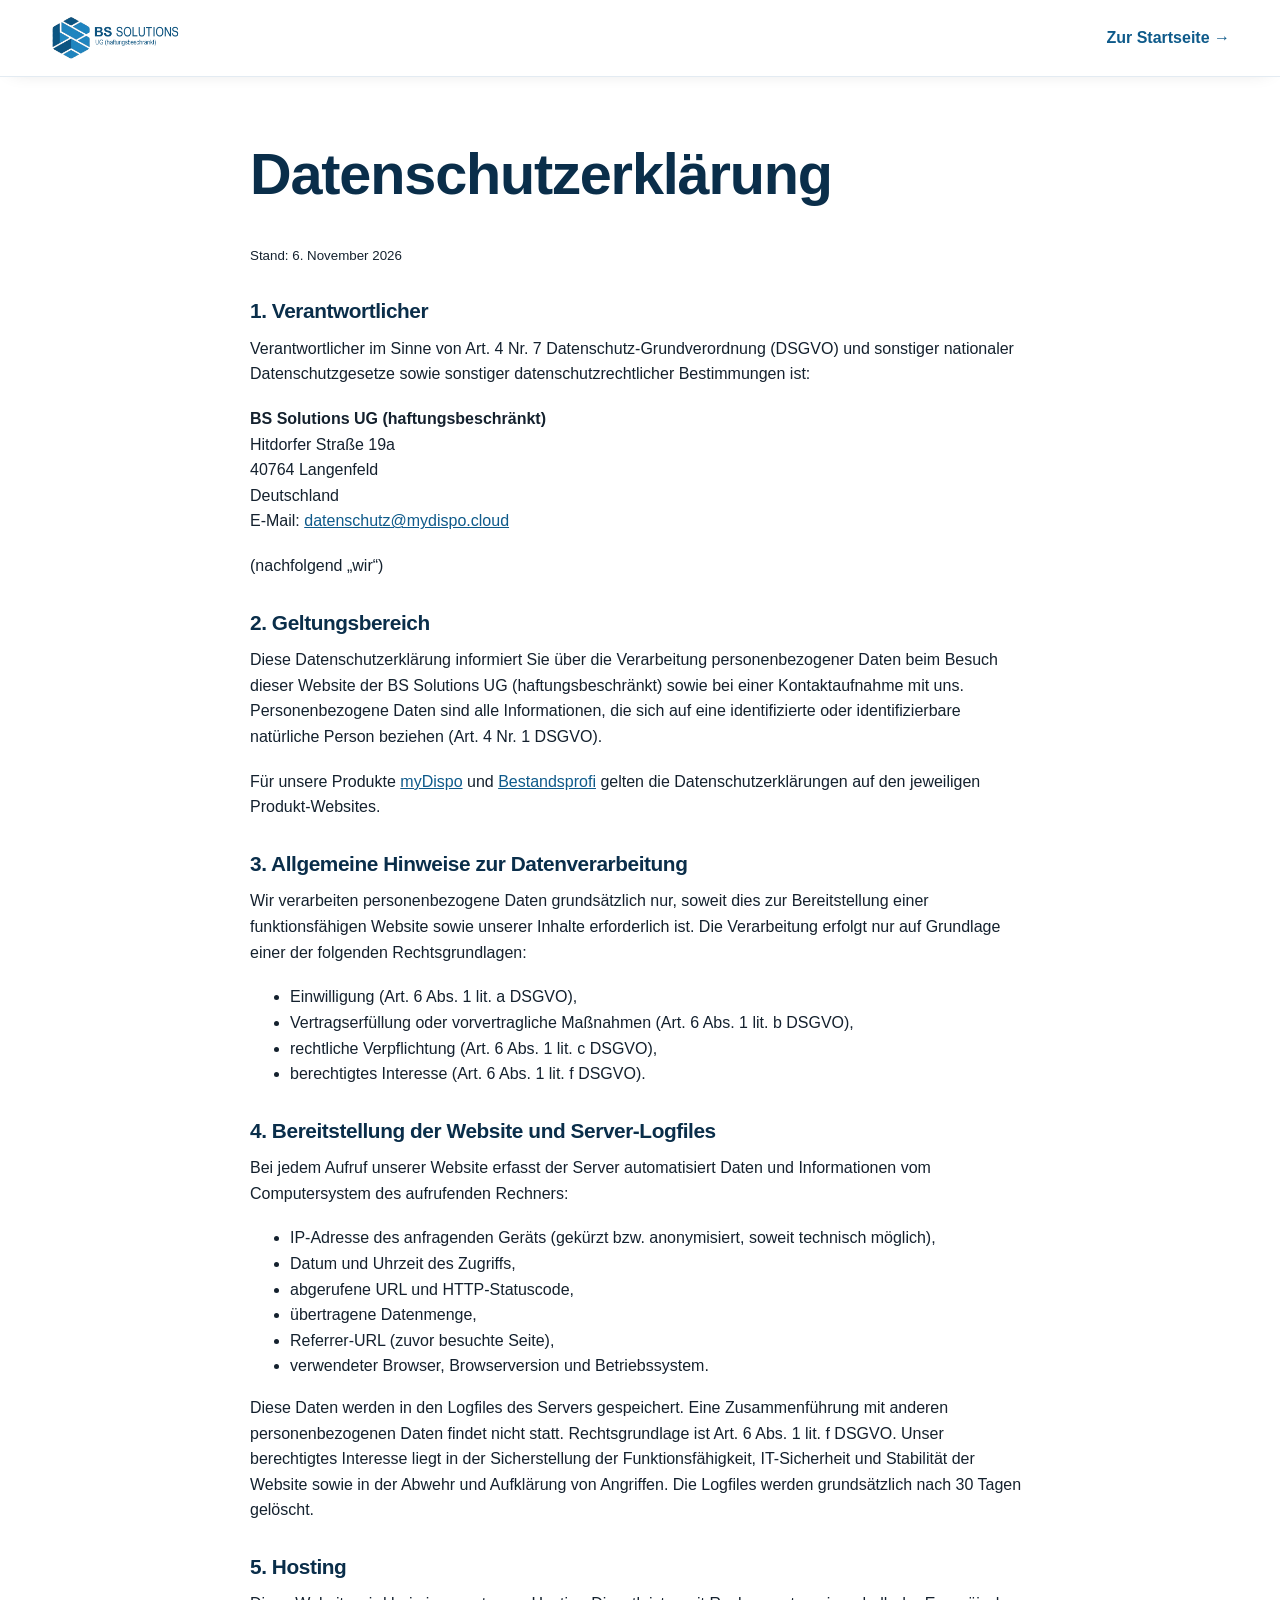
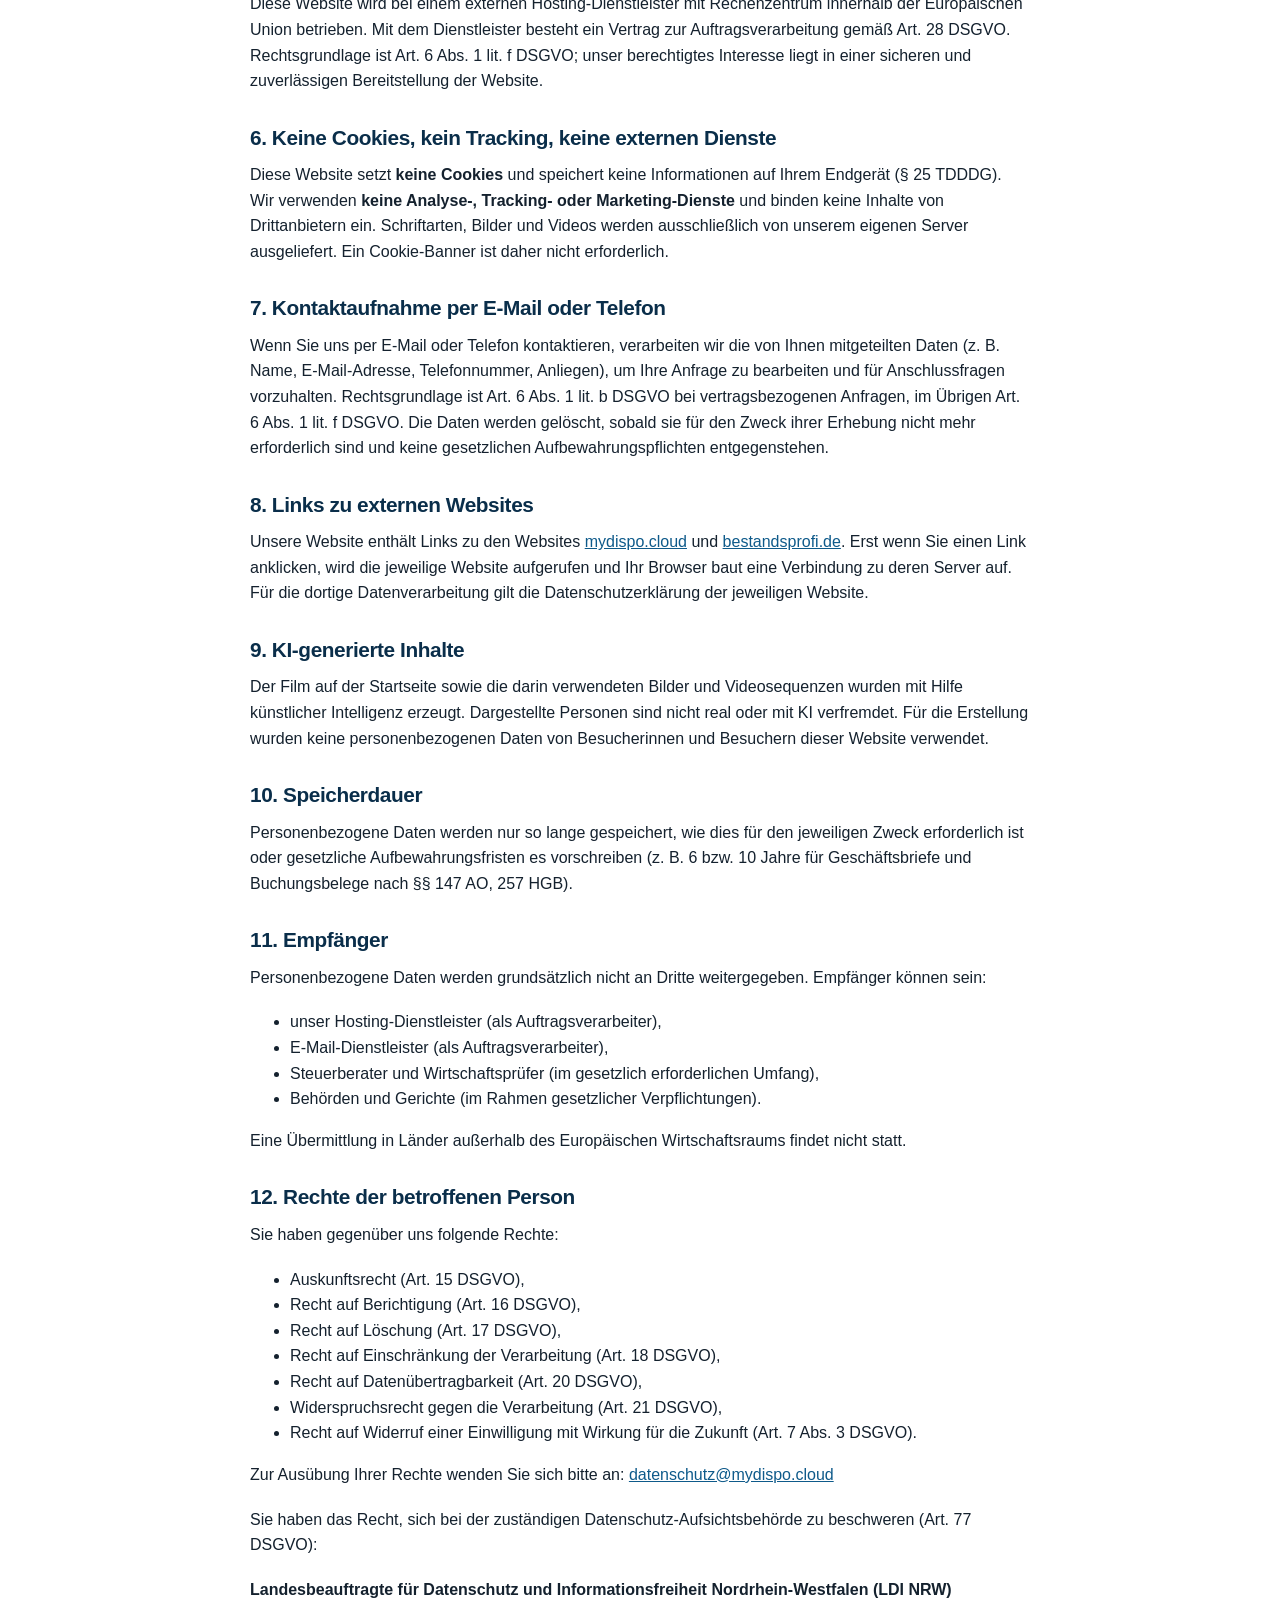
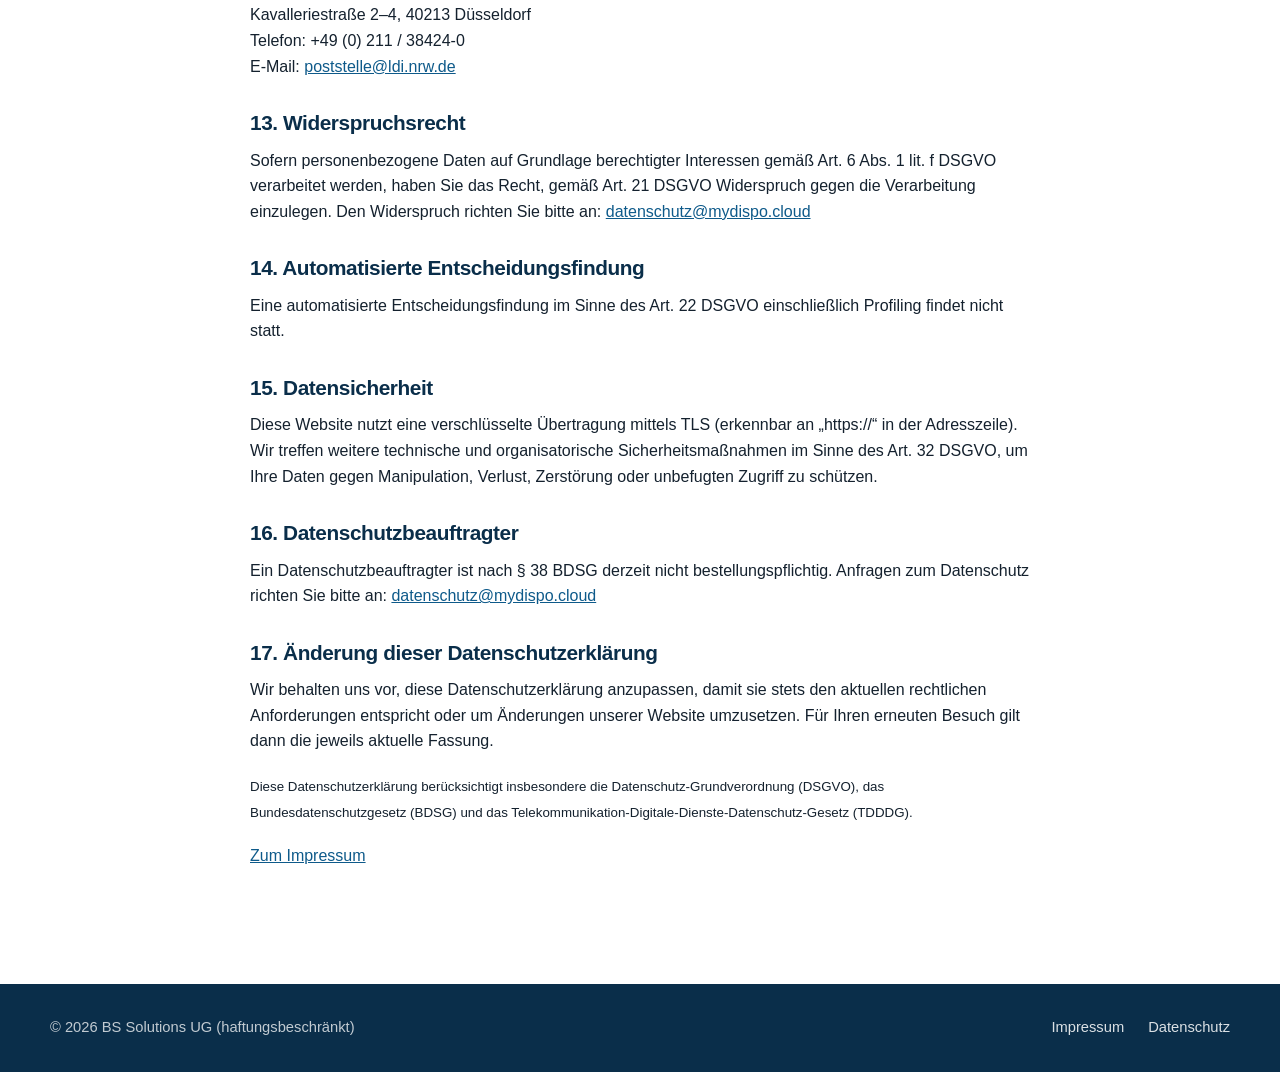
==== datenschutz.html @ 2e7d27ce "Landingpage BS Solutions: Intro-Film, Logo-Navigation, Impressum & Datenschutz - Endlos laufender In" ====
<!DOCTYPE html>
<html lang="de">
<head>
  <meta charset="utf-8">
  <meta name="viewport" content="width=device-width, initial-scale=1">
  <title>Datenschutzerklärung – BS Solutions UG (haftungsbeschränkt)</title>
  <meta name="description" content="Datenschutzerklärung der Website der BS Solutions UG (haftungsbeschränkt), Langenfeld.">
  <link rel="icon" type="image/png" href="Public/web/favicon-64.png">
  <link rel="stylesheet" href="styles.css">
</head>
<body>
  <header class="site-header scrolled">
    <div class="container header-inner">
      <a href="index.html" class="brand"><img src="Public/web/logo-bss.png" alt="BS Solutions UG (haftungsbeschränkt)" width="500" height="180"></a>
      <a href="index.html" class="link-arrow">Zur Startseite</a>
    </div>
  </header>

  <main class="legal">
    <div class="container">
      <h1>Datenschutzerklärung</h1>
      <p><small>Stand: 6. November 2026</small></p>

      <h2>1. Verantwortlicher</h2>
      <p>
        Verantwortlicher im Sinne von Art. 4 Nr. 7 Datenschutz-Grundverordnung (DSGVO) und sonstiger
        nationaler Datenschutzgesetze sowie sonstiger datenschutzrechtlicher Bestimmungen ist:
      </p>
      <p>
        <strong>BS Solutions UG (haftungsbeschränkt)</strong><br>
        Hitdorfer Straße 19a<br>
        40764 Langenfeld<br>
        Deutschland<br>
        E-Mail: <a href="mailto:datenschutz@mydispo.cloud">datenschutz@mydispo.cloud</a>
      </p>
      <p>(nachfolgend „wir“)</p>

      <h2>2. Geltungsbereich</h2>
      <p>
        Diese Datenschutzerklärung informiert Sie über die Verarbeitung personenbezogener Daten beim Besuch
        dieser Website der BS Solutions UG (haftungsbeschränkt) sowie bei einer Kontaktaufnahme mit uns.
        Personenbezogene Daten sind alle Informationen, die sich auf eine identifizierte oder identifizierbare
        natürliche Person beziehen (Art. 4 Nr. 1 DSGVO).
      </p>
      <p>
        Für unsere Produkte <a href="https://mydispo.cloud" target="_blank" rel="noopener">myDispo</a> und
        <a href="https://bestandsprofi.de" target="_blank" rel="noopener">Bestandsprofi</a> gelten die
        Datenschutzerklärungen auf den jeweiligen Produkt-Websites.
      </p>

      <h2>3. Allgemeine Hinweise zur Datenverarbeitung</h2>
      <p>
        Wir verarbeiten personenbezogene Daten grundsätzlich nur, soweit dies zur Bereitstellung einer
        funktionsfähigen Website sowie unserer Inhalte erforderlich ist. Die Verarbeitung erfolgt nur auf
        Grundlage einer der folgenden Rechtsgrundlagen:
      </p>
      <ul>
        <li>Einwilligung (Art. 6 Abs. 1 lit. a DSGVO),</li>
        <li>Vertragserfüllung oder vorvertragliche Maßnahmen (Art. 6 Abs. 1 lit. b DSGVO),</li>
        <li>rechtliche Verpflichtung (Art. 6 Abs. 1 lit. c DSGVO),</li>
        <li>berechtigtes Interesse (Art. 6 Abs. 1 lit. f DSGVO).</li>
      </ul>

      <h2>4. Bereitstellung der Website und Server-Logfiles</h2>
      <p>
        Bei jedem Aufruf unserer Website erfasst der Server automatisiert Daten und Informationen vom
        Computersystem des aufrufenden Rechners:
      </p>
      <ul>
        <li>IP-Adresse des anfragenden Geräts (gekürzt bzw. anonymisiert, soweit technisch möglich),</li>
        <li>Datum und Uhrzeit des Zugriffs,</li>
        <li>abgerufene URL und HTTP-Statuscode,</li>
        <li>übertragene Datenmenge,</li>
        <li>Referrer-URL (zuvor besuchte Seite),</li>
        <li>verwendeter Browser, Browserversion und Betriebssystem.</li>
      </ul>
      <p>
        Diese Daten werden in den Logfiles des Servers gespeichert. Eine Zusammenführung mit anderen
        personenbezogenen Daten findet nicht statt. Rechtsgrundlage ist Art. 6 Abs. 1 lit. f DSGVO. Unser
        berechtigtes Interesse liegt in der Sicherstellung der Funktionsfähigkeit, IT-Sicherheit und Stabilität
        der Website sowie in der Abwehr und Aufklärung von Angriffen. Die Logfiles werden grundsätzlich nach
        30 Tagen gelöscht.
      </p>

      <h2>5. Hosting</h2>
      <p>
        Diese Website wird bei einem externen Hosting-Dienstleister mit Rechenzentrum innerhalb der
        Europäischen Union betrieben. Mit dem Dienstleister besteht ein Vertrag zur Auftragsverarbeitung gemäß
        Art. 28 DSGVO. Rechtsgrundlage ist Art. 6 Abs. 1 lit. f DSGVO; unser berechtigtes Interesse liegt in
        einer sicheren und zuverlässigen Bereitstellung der Website.
      </p>

      <h2>6. Keine Cookies, kein Tracking, keine externen Dienste</h2>
      <p>
        Diese Website setzt <strong>keine Cookies</strong> und speichert keine Informationen auf Ihrem
        Endgerät (§ 25 TDDDG). Wir verwenden <strong>keine Analyse-, Tracking- oder Marketing-Dienste</strong>
        und binden keine Inhalte von Drittanbietern ein. Schriftarten, Bilder und Videos werden ausschließlich
        von unserem eigenen Server ausgeliefert. Ein Cookie-Banner ist daher nicht erforderlich.
      </p>

      <h2>7. Kontaktaufnahme per E-Mail oder Telefon</h2>
      <p>
        Wenn Sie uns per E-Mail oder Telefon kontaktieren, verarbeiten wir die von Ihnen mitgeteilten Daten
        (z.&nbsp;B. Name, E-Mail-Adresse, Telefonnummer, Anliegen), um Ihre Anfrage zu bearbeiten und für
        Anschlussfragen vorzuhalten. Rechtsgrundlage ist Art. 6 Abs. 1 lit. b DSGVO bei vertragsbezogenen
        Anfragen, im Übrigen Art. 6 Abs. 1 lit. f DSGVO. Die Daten werden gelöscht, sobald sie für den Zweck
        ihrer Erhebung nicht mehr erforderlich sind und keine gesetzlichen Aufbewahrungspflichten entgegenstehen.
      </p>

      <h2>8. Links zu externen Websites</h2>
      <p>
        Unsere Website enthält Links zu den Websites <a href="https://mydispo.cloud" target="_blank" rel="noopener">mydispo.cloud</a>
        und <a href="https://bestandsprofi.de" target="_blank" rel="noopener">bestandsprofi.de</a>. Erst wenn
        Sie einen Link anklicken, wird die jeweilige Website aufgerufen und Ihr Browser baut eine Verbindung
        zu deren Server auf. Für die dortige Datenverarbeitung gilt die Datenschutzerklärung der jeweiligen
        Website.
      </p>

      <h2>9. KI-generierte Inhalte</h2>
      <p>
        Der Film auf der Startseite sowie die darin verwendeten Bilder und Videosequenzen wurden mit Hilfe
        künstlicher Intelligenz erzeugt. Dargestellte Personen sind nicht real oder mit KI verfremdet. Für die
        Erstellung wurden keine personenbezogenen Daten von Besucherinnen und Besuchern dieser Website verwendet.
      </p>

      <h2>10. Speicherdauer</h2>
      <p>
        Personenbezogene Daten werden nur so lange gespeichert, wie dies für den jeweiligen Zweck erforderlich
        ist oder gesetzliche Aufbewahrungsfristen es vorschreiben (z.&nbsp;B. 6 bzw. 10 Jahre für Geschäftsbriefe
        und Buchungsbelege nach §§ 147 AO, 257 HGB).
      </p>

      <h2>11. Empfänger</h2>
      <p>
        Personenbezogene Daten werden grundsätzlich nicht an Dritte weitergegeben. Empfänger können sein:
      </p>
      <ul>
        <li>unser Hosting-Dienstleister (als Auftragsverarbeiter),</li>
        <li>E-Mail-Dienstleister (als Auftragsverarbeiter),</li>
        <li>Steuerberater und Wirtschaftsprüfer (im gesetzlich erforderlichen Umfang),</li>
        <li>Behörden und Gerichte (im Rahmen gesetzlicher Verpflichtungen).</li>
      </ul>
      <p>Eine Übermittlung in Länder außerhalb des Europäischen Wirtschaftsraums findet nicht statt.</p>

      <h2>12. Rechte der betroffenen Person</h2>
      <p>Sie haben gegenüber uns folgende Rechte:</p>
      <ul>
        <li>Auskunftsrecht (Art. 15 DSGVO),</li>
        <li>Recht auf Berichtigung (Art. 16 DSGVO),</li>
        <li>Recht auf Löschung (Art. 17 DSGVO),</li>
        <li>Recht auf Einschränkung der Verarbeitung (Art. 18 DSGVO),</li>
        <li>Recht auf Datenübertragbarkeit (Art. 20 DSGVO),</li>
        <li>Widerspruchsrecht gegen die Verarbeitung (Art. 21 DSGVO),</li>
        <li>Recht auf Widerruf einer Einwilligung mit Wirkung für die Zukunft (Art. 7 Abs. 3 DSGVO).</li>
      </ul>
      <p>
        Zur Ausübung Ihrer Rechte wenden Sie sich bitte an:
        <a href="mailto:datenschutz@mydispo.cloud">datenschutz@mydispo.cloud</a>
      </p>
      <p>Sie haben das Recht, sich bei der zuständigen Datenschutz-Aufsichtsbehörde zu beschweren (Art. 77 DSGVO):</p>
      <p>
        <strong>Landesbeauftragte für Datenschutz und Informationsfreiheit Nordrhein-Westfalen (LDI NRW)</strong><br>
        Kavalleriestraße 2–4, 40213 Düsseldorf<br>
        Telefon: +49 (0) 211 / 38424-0<br>
        E-Mail: <a href="mailto:poststelle@ldi.nrw.de">poststelle@ldi.nrw.de</a>
      </p>

      <h2>13. Widerspruchsrecht</h2>
      <p>
        Sofern personenbezogene Daten auf Grundlage berechtigter Interessen gemäß Art. 6 Abs. 1 lit. f DSGVO
        verarbeitet werden, haben Sie das Recht, gemäß Art. 21 DSGVO Widerspruch gegen die Verarbeitung
        einzulegen. Den Widerspruch richten Sie bitte an:
        <a href="mailto:datenschutz@mydispo.cloud">datenschutz@mydispo.cloud</a>
      </p>

      <h2>14. Automatisierte Entscheidungsfindung</h2>
      <p>
        Eine automatisierte Entscheidungsfindung im Sinne des Art. 22 DSGVO einschließlich Profiling findet
        nicht statt.
      </p>

      <h2>15. Datensicherheit</h2>
      <p>
        Diese Website nutzt eine verschlüsselte Übertragung mittels TLS (erkennbar an „https://“ in der
        Adresszeile). Wir treffen weitere technische und organisatorische Sicherheitsmaßnahmen im Sinne des
        Art. 32 DSGVO, um Ihre Daten gegen Manipulation, Verlust, Zerstörung oder unbefugten Zugriff zu schützen.
      </p>

      <h2>16. Datenschutzbeauftragter</h2>
      <p>
        Ein Datenschutzbeauftragter ist nach § 38 BDSG derzeit nicht bestellungspflichtig. Anfragen zum
        Datenschutz richten Sie bitte an: <a href="mailto:datenschutz@mydispo.cloud">datenschutz@mydispo.cloud</a>
      </p>

      <h2>17. Änderung dieser Datenschutzerklärung</h2>
      <p>
        Wir behalten uns vor, diese Datenschutzerklärung anzupassen, damit sie stets den aktuellen rechtlichen
        Anforderungen entspricht oder um Änderungen unserer Website umzusetzen. Für Ihren erneuten Besuch gilt
        dann die jeweils aktuelle Fassung.
      </p>

      <p><small>
        Diese Datenschutzerklärung berücksichtigt insbesondere die Datenschutz-Grundverordnung (DSGVO), das
        Bundesdatenschutzgesetz (BDSG) und das Telekommunikation-Digitale-Dienste-Datenschutz-Gesetz (TDDDG).
      </small></p>

      <p><a href="impressum.html">Zum Impressum</a></p>
    </div>
  </main>

  <footer class="site-footer">
    <div class="container footer-inner">
      <p>© 2026 BS Solutions UG (haftungsbeschränkt)</p>
      <nav><a href="impressum.html">Impressum</a><a href="datenschutz.html">Datenschutz</a></nav>
    </div>
  </footer>
</body>
</html>
---- styles.css ----
/* BS Solutions – Landing Page */
:root {
  --blue-900: #0a2e4a;
  --blue-800: #0d4f7d;
  --blue-700: #0e5a8a;   /* Logo dunkel */
  --blue-500: #1a88cf;   /* Logo hell */
  --blue-100: #e6f2fb;
  --ink: #14212e;
  --muted: #5a6b7b;
  --bg: #ffffff;
  --bg-alt: #f4f8fc;
  --radius: 16px;
  --shadow: 0 20px 50px -20px rgba(10, 46, 74, .35);
  --font: -apple-system, BlinkMacSystemFont, "Segoe UI", Roboto, "Helvetica Neue", Arial, sans-serif;
}

*, *::before, *::after { box-sizing: border-box; }
html { scroll-behavior: smooth; scroll-padding-top: 84px; }
body { margin: 0; font-family: var(--font); color: var(--ink); background: var(--bg); line-height: 1.6; -webkit-font-smoothing: antialiased; }
img, video { max-width: 100%; height: auto; display: block; }
a { color: var(--blue-700); }
h1, h2, h3 { line-height: 1.15; margin: 0 0 .6em; letter-spacing: -.02em; }
h1 { font-size: clamp(2.2rem, 4.5vw, 3.6rem); font-weight: 800; color: var(--blue-900); }
h2 { font-size: clamp(1.7rem, 3vw, 2.5rem); font-weight: 750; color: var(--blue-900); }
h3 { font-size: 1.1rem; }
p { margin: 0 0 1.2em; }

.container { width: min(1180px, 100% - 3rem); margin-inline: auto; }
.narrow { max-width: 780px; text-align: center; }
.eyebrow { text-transform: uppercase; letter-spacing: .12em; font-size: .8rem; font-weight: 700; color: var(--blue-500); margin-bottom: .8em; }
.lead { font-size: 1.15rem; color: var(--muted); }
.accent { color: var(--blue-500); }

/* Buttons */
.btn { display: inline-block; padding: .85em 1.6em; border-radius: 999px; font-weight: 650; text-decoration: none; transition: transform .15s, box-shadow .15s, background .15s; border: 2px solid transparent; }
.btn:hover { transform: translateY(-2px); }
.btn-sm { padding: .55em 1.2em; }
.btn-primary { background: var(--blue-700); color: #fff; box-shadow: 0 8px 20px -8px rgba(14, 90, 138, .7); }
.btn-primary:hover { background: var(--blue-800); }
.btn-ghost { color: var(--blue-700); border-color: var(--blue-700); }
.btn-ghost:hover { background: var(--blue-100); }
.btn-light { background: #fff; color: var(--blue-800); }
.btn-outline-light { color: #fff; border-color: rgba(255,255,255,.7); }
.btn-outline-light:hover { background: rgba(255,255,255,.12); }
.link-arrow { font-weight: 650; text-decoration: none; }
.link-arrow::after { content: " →"; transition: margin .15s; }
.link-arrow:hover::after { margin-left: .3em; }

/* Header */
.site-header { position: sticky; top: 0; z-index: 50; background: rgba(255,255,255,.88); backdrop-filter: saturate(1.4) blur(12px); border-bottom: 1px solid transparent; transition: border-color .2s, box-shadow .2s; }
.site-header.scrolled { border-color: #e3ebf2; box-shadow: 0 4px 20px -12px rgba(0,0,0,.2); }
.header-inner { display: flex; align-items: center; justify-content: space-between; height: 76px; }
.brand img { height: 48px; width: auto; }
.main-nav { display: flex; align-items: center; gap: 1.8rem; }
.main-nav a:not(.btn) { color: var(--ink); text-decoration: none; font-weight: 550; }
.main-nav a:not(.btn):hover { color: var(--blue-500); }
.nav-toggle { display: none; background: none; border: 0; padding: 8px; cursor: pointer; }
.nav-toggle span { display: block; width: 24px; height: 2px; background: var(--ink); margin: 5px 0; transition: transform .2s, opacity .2s; }

/* Hero */
.hero { padding: clamp(3rem, 7vw, 6rem) 0; background: radial-gradient(1200px 600px at 85% 10%, var(--blue-100), transparent 60%); }
.hero-grid { display: grid; grid-template-columns: 1fr 1.15fr; gap: clamp(2rem, 5vw, 4rem); align-items: center; }
.hero-actions { display: flex; gap: 1rem; flex-wrap: wrap; margin-top: 1.5rem; }
.hero-media img { border-radius: var(--radius); box-shadow: var(--shadow); aspect-ratio: 3 / 2; object-fit: cover; }

/* Sections */
.section { padding: clamp(4rem, 9vw, 7rem) 0; }
.section-alt { background: var(--bg-alt); }
.section-head { text-align: center; max-width: 720px; margin: 0 auto 3rem; }

/* Cards */
.cards { display: grid; grid-template-columns: repeat(2, 1fr); gap: 2rem; }
.card { background: #fff; border: 1px solid #e3ebf2; border-radius: var(--radius); padding: 2.2rem; box-shadow: 0 10px 30px -20px rgba(10,46,74,.3); transition: transform .2s, box-shadow .2s; }
.card:hover { transform: translateY(-4px); box-shadow: var(--shadow); }
.card-logo { height: 64px; width: auto; margin-bottom: 1.4rem; }
.card p { color: var(--muted); }

/* Split */
.split { display: grid; grid-template-columns: 1fr 1.1fr; gap: clamp(2rem, 5vw, 4rem); align-items: center; }
.product-logo { height: 60px; width: auto; margin-bottom: 1.5rem; }
.checklist { list-style: none; padding: 0; margin: 0 0 2rem; }
.checklist li { padding-left: 2rem; position: relative; margin-bottom: .7rem; }
.checklist li::before { content: ""; position: absolute; left: 0; top: .3em; width: 1.2rem; height: 1.2rem; border-radius: 50%; background: var(--blue-500) url("data:image/svg+xml,%3Csvg xmlns='http://www.w3.org/2000/svg' viewBox='0 0 24 24' fill='none' stroke='white' stroke-width='3.5' stroke-linecap='round' stroke-linejoin='round'%3E%3Cpath d='M5 12l5 5L20 7'/%3E%3C/svg%3E") center / 70% no-repeat; }
.video-frame { border-radius: var(--radius); overflow: hidden; box-shadow: var(--shadow); background: #000; }
.video-frame video { width: 100%; aspect-ratio: 16 / 9; object-fit: cover; }

/* Bestandsprofi Video-Section */
.section-video { position: relative; overflow: hidden; color: #fff; }
.bg-video { position: absolute; inset: 0; width: 100%; height: 100%; object-fit: cover; }
.bg-overlay { position: absolute; inset: 0; background: linear-gradient(100deg, rgba(10,46,74,.94) 0%, rgba(10,46,74,.82) 45%, rgba(10,46,74,.45) 100%); }
.section-video-inner { position: relative; max-width: 1180px; }
.section-video h2 { color: #fff; max-width: 640px; }
.section-video p { color: rgba(255,255,255,.85); max-width: 600px; }
.product-logo-light { height: 72px; }
.feature-grid { display: grid; grid-template-columns: repeat(3, 1fr); gap: 1.2rem; margin: 2.5rem 0; max-width: 900px; }
.feature { background: rgba(255,255,255,.08); border: 1px solid rgba(255,255,255,.18); border-radius: 12px; padding: 1.4rem; backdrop-filter: blur(6px); }
.feature h3 { color: #fff; }
.feature p { margin: 0; font-size: .95rem; }

/* Über uns */
.values { display: grid; grid-template-columns: repeat(3, 1fr); gap: 1.5rem; margin-top: 2.5rem; }
.values div { display: flex; flex-direction: column; gap: .3rem; padding: 1.5rem 1rem; border-radius: 12px; background: var(--bg-alt); }
.values strong { color: var(--blue-700); font-size: 1.1rem; }
.values span { color: var(--muted); font-size: .95rem; }

/* CTA */
.section-cta { background: linear-gradient(135deg, var(--blue-800), var(--blue-500)); color: #fff; }
.section-cta h2 { color: #fff; }
.section-cta .lead { color: rgba(255,255,255,.88); }
.contact-actions { display: flex; gap: 1rem; justify-content: center; flex-wrap: wrap; margin-top: 1.5rem; }

/* Footer */
.site-footer { background: var(--blue-900); color: rgba(255,255,255,.75); padding: 2rem 0; font-size: .92rem; }
.footer-inner { display: flex; align-items: center; gap: 1rem; flex-wrap: wrap; }
.footer-inner p { margin: 0; flex: 1; }
.footer-inner nav { display: flex; gap: 1.5rem; }
.footer-inner a { color: rgba(255,255,255,.85); text-decoration: none; }
.footer-inner a:hover { color: #fff; text-decoration: underline; }

/* Reveal-Animation */
.reveal { opacity: 0; transform: translateY(24px); transition: opacity .7s ease, transform .7s ease; }
.reveal.visible { opacity: 1; transform: none; }
@media (prefers-reduced-motion: reduce) {
  html { scroll-behavior: auto; }
  .reveal { opacity: 1; transform: none; transition: none; }
  .bg-video { display: none; }
  .section-video { background: url("Public/web/bestand-poster.jpg") center / cover; }
}

/* Legal pages */
.legal { padding: 4rem 0 6rem; }
.legal .container { max-width: 780px; }
.legal h2 { font-size: 1.3rem; margin-top: 2rem; }
.placeholder { background: #fff7d6; padding: 0 .3em; border-radius: 4px; }

/* Responsive */
@media (max-width: 900px) {
  .hero-grid, .split, .cards { grid-template-columns: 1fr; }
  .feature-grid, .values { grid-template-columns: 1fr; }
  .nav-toggle { display: block; }
  .main-nav { position: absolute; top: 76px; left: 0; right: 0; flex-direction: column; gap: 0; background: #fff; border-bottom: 1px solid #e3ebf2; padding: .5rem 1.5rem 1.5rem; display: none; }
  .main-nav.open { display: flex; }
  .main-nav a:not(.btn) { padding: .9rem 0; width: 100%; border-bottom: 1px solid #eef3f7; }
  .main-nav .btn { margin-top: 1rem; }
  .nav-toggle[aria-expanded="true"] span:nth-child(1) { transform: translateY(7px) rotate(45deg); }
  .nav-toggle[aria-expanded="true"] span:nth-child(2) { opacity: 0; }
  .nav-toggle[aria-expanded="true"] span:nth-child(3) { transform: translateY(-7px) rotate(-45deg); }
}
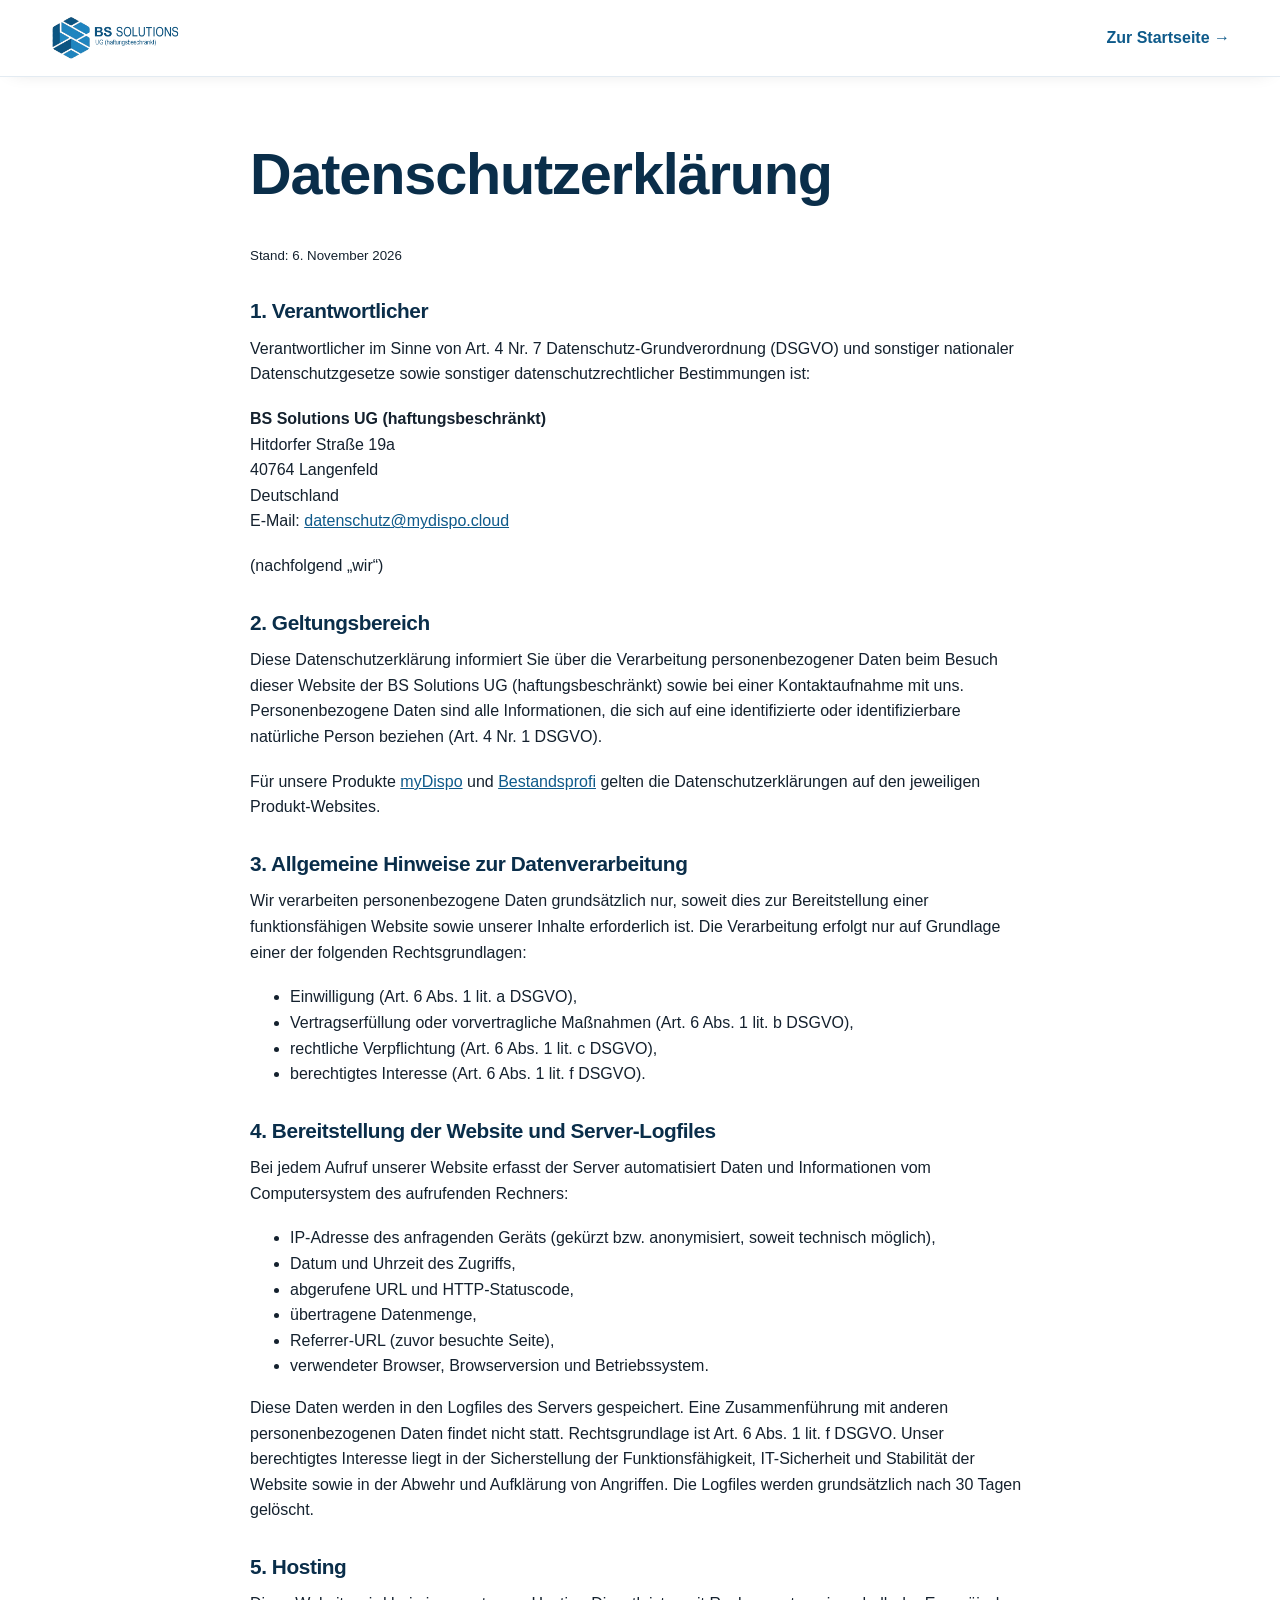
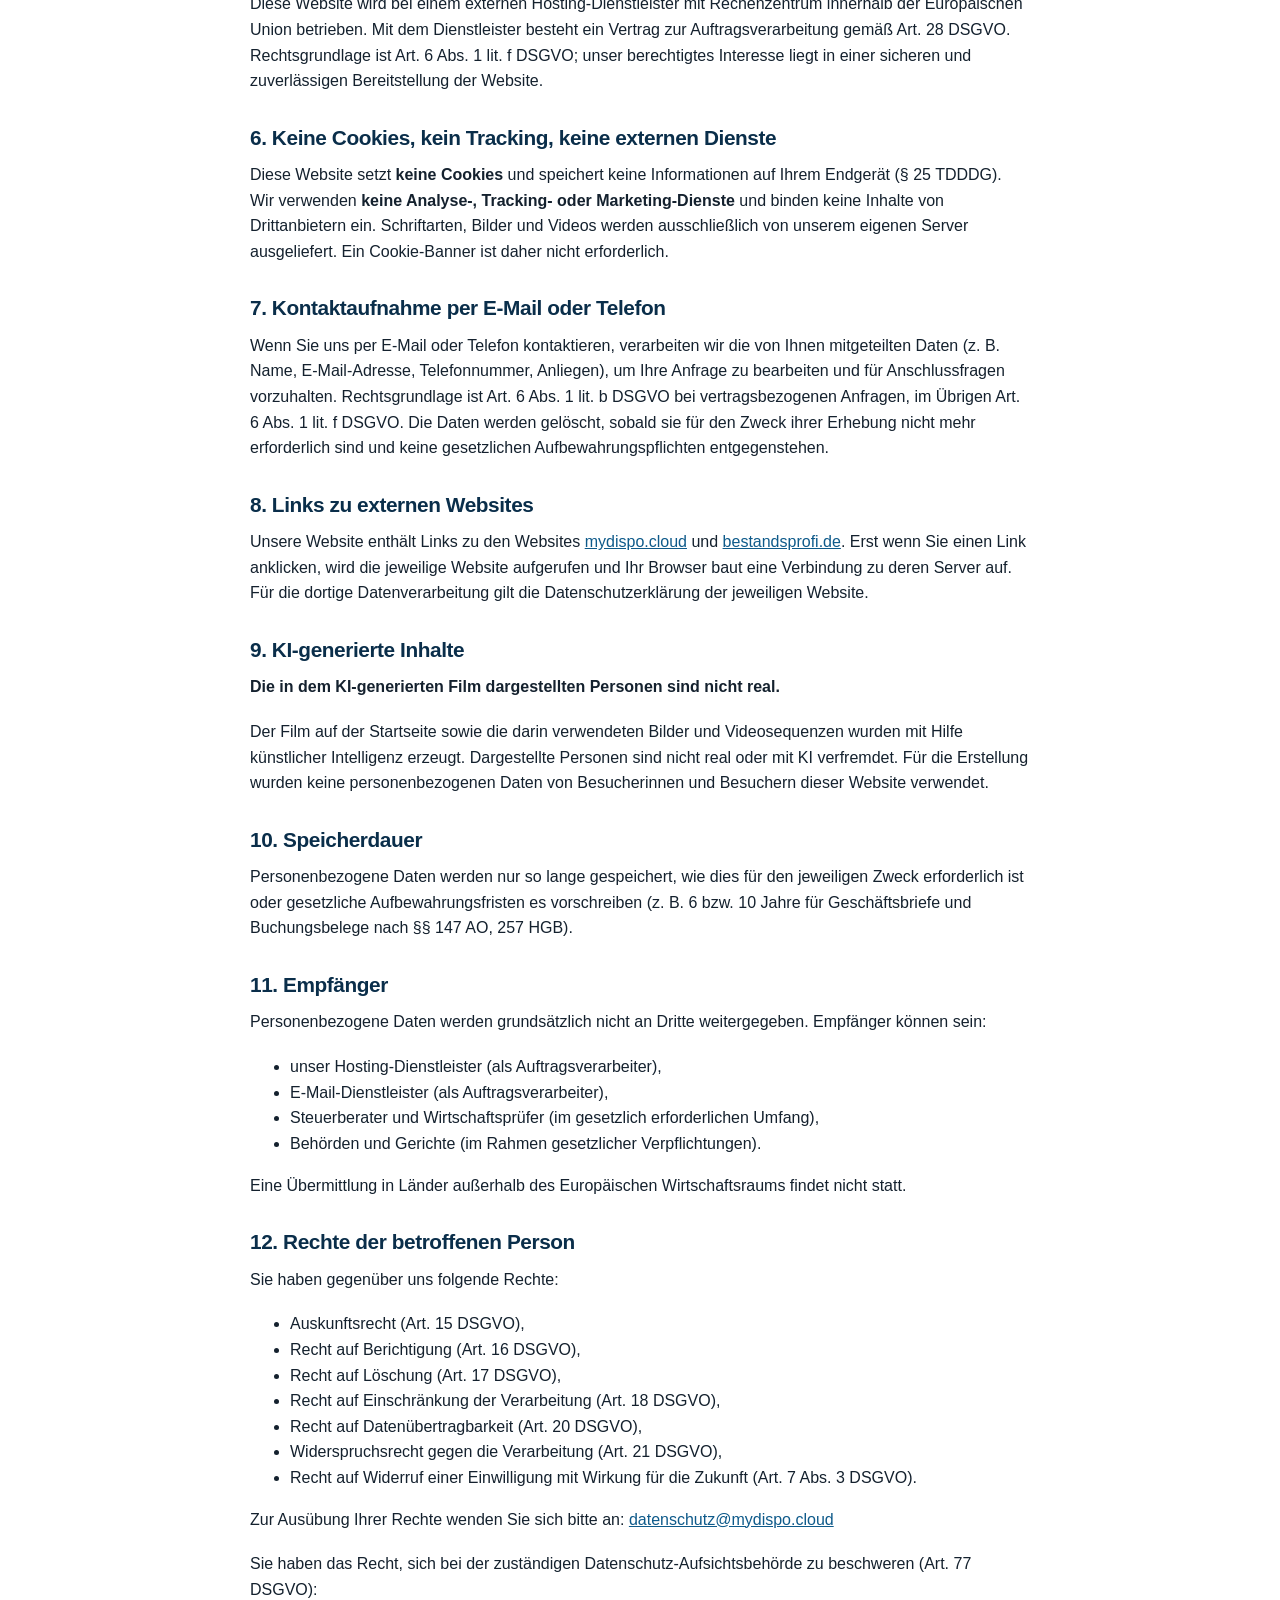
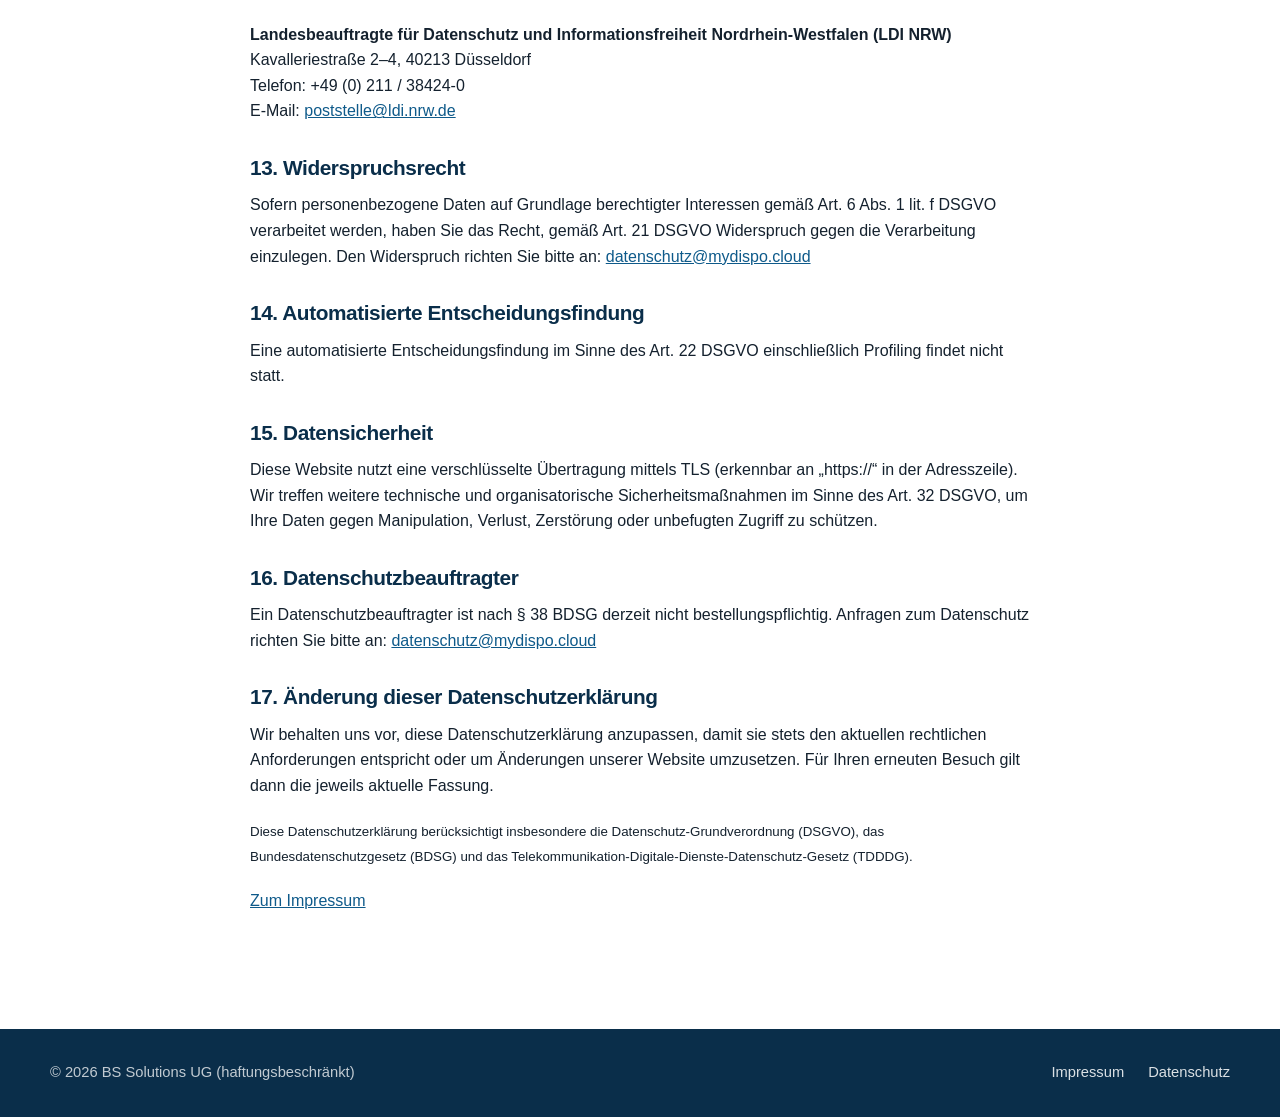
==== commit e5bc3093: "myDispo-Szene mit Logo-Einblendung, KI-Hinweis verlegt, Ton entfernt - neue Szene: erste 2,5 s des m" ====
--- a/datenschutz.html
+++ b/datenschutz.html
@@ -116,7 +116,8 @@
         Website.
       </p>
 
-      <h2>9. KI-generierte Inhalte</h2>
+      <h2 id="ki-hinweis">9. KI-generierte Inhalte</h2>
+      <p><strong>Die in dem KI-generierten Film dargestellten Personen sind nicht real.</strong></p>
       <p>
         Der Film auf der Startseite sowie die darin verwendeten Bilder und Videosequenzen wurden mit Hilfe
         künstlicher Intelligenz erzeugt. Dargestellte Personen sind nicht real oder mit KI verfremdet. Für die
